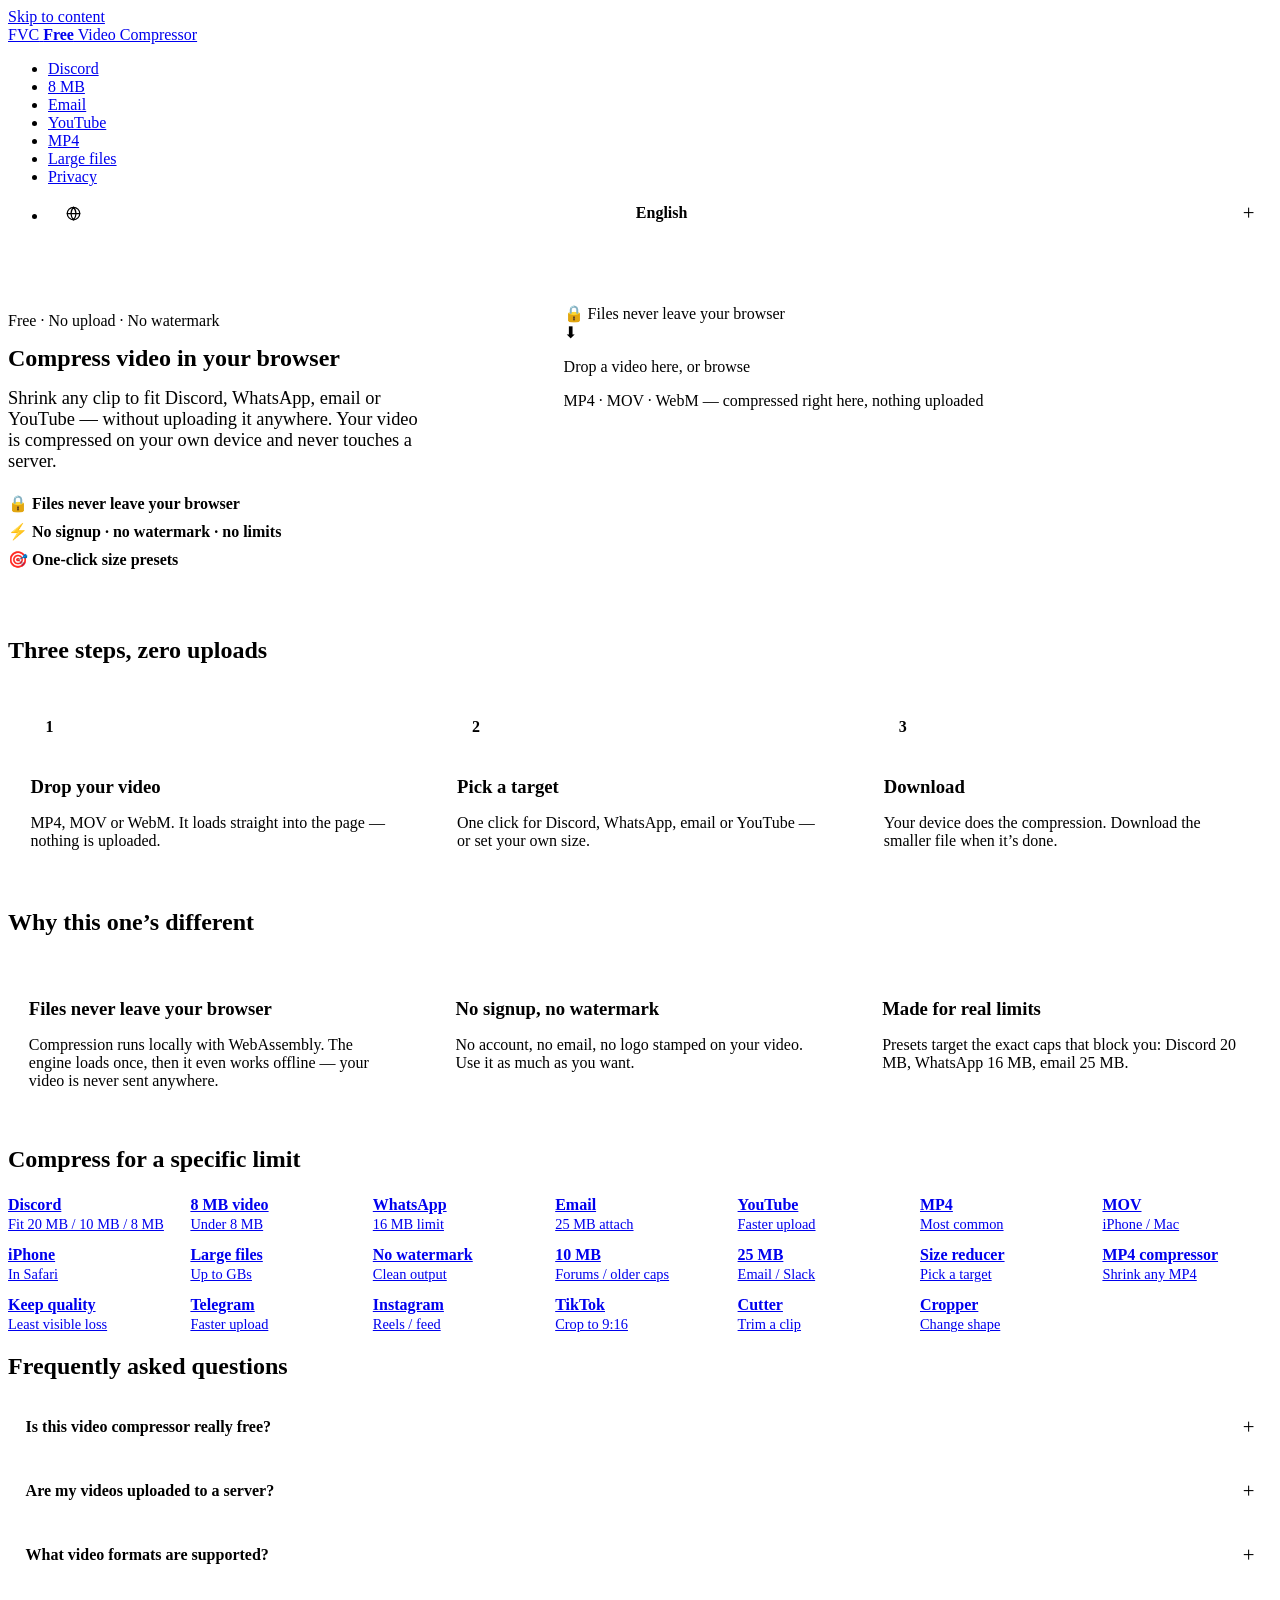
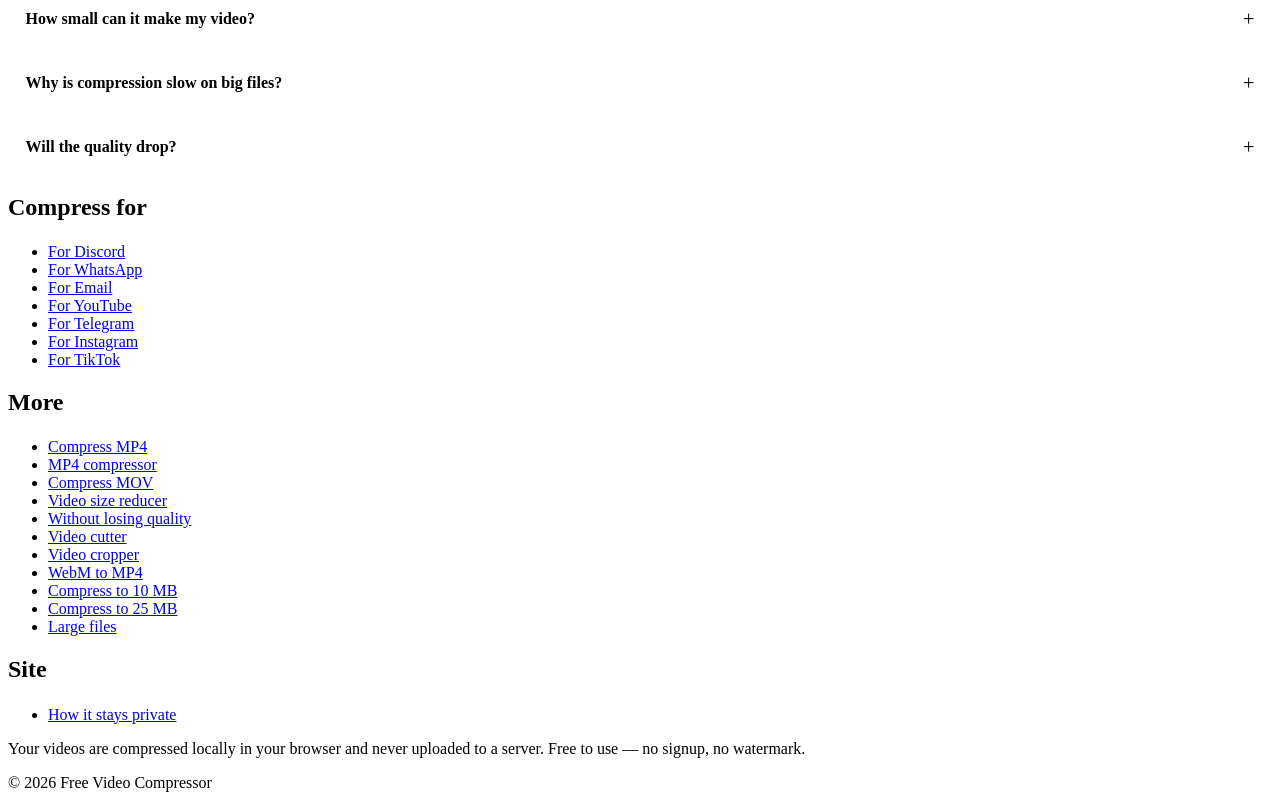
==== site/index.html @ c6ed85e2 "Add site: 1:1 replica of freevideocompressor.app (EN + HE RTL) - EN index + HE (RTL) version under /" ====
<!DOCTYPE html><html lang="en">
<head>
<meta charset="utf-8">
<meta name="viewport" content="width=device-width, initial-scale=1">
<title>Free Video Compressor — Compress Video in Your Browser</title>
<meta name="description" content="Compress video free, right in your browser — files never leave your device. Fit Discord, WhatsApp, email or YouTube limits. No signup, no watermark, no upload.">
<link rel="icon" href="/favicon-32.png" type="image/png">
<link rel="icon" href="/favicon.svg" type="image/svg+xml">
<link rel="apple-touch-icon" href="/apple-touch-icon.png">
<link rel="preload" href="/fonts/space-grotesk-var.woff2" as="font" type="font/woff2" crossorigin>
<link rel="preload" href="/fonts/inter-var.woff2" as="font" type="font/woff2" crossorigin>
<link rel="stylesheet" href="/_astro/Base.css">
<link rel="stylesheet" href="/_astro/Compressor.css">
<style>
.faq{margin-top:var(--space-section)}.faq h2{margin-bottom:1.2rem}.faq-list{display:flex;flex-direction:column;gap:.6rem;max-width:var(--measure)}details{border:1px solid var(--border);border-radius:var(--r-sm);background:var(--card);overflow:hidden}summary{cursor:pointer;padding:.95rem 1.1rem;font-weight:600;font-size:1rem;list-style:none;display:flex;justify-content:space-between;align-items:center;gap:1rem}summary::-webkit-details-marker{display:none}summary:after{content:"+";color:var(--accent);font-size:1.3rem;font-weight:400;transition:transform var(--t) var(--ease)}details[open] summary:after{transform:rotate(45deg)}.faq-a{padding:0 1.1rem 1.05rem;color:var(--muted-fg);line-height:1.65}
.hero{padding-block:clamp(1.75rem,4vw,3rem)}.hero-grid{display:grid;grid-template-columns:1fr;gap:2rem;align-items:start}@media(min-width:940px){.hero-grid{grid-template-columns:.85fr 1.15fr}}.hero-copy{padding-top:.5rem}h1{margin:.9rem 0 0}.hl{color:var(--accent)}.lede{font-size:1.15rem;color:var(--muted-fg);margin-top:1rem;max-width:46ch}.hero-points{list-style:none;padding:0;margin:1.4rem 0 0;display:flex;flex-direction:column;gap:.55rem;font-weight:600}.band{background:color-mix(in srgb,var(--pop) 9%,var(--bg));border-block:var(--bw) solid var(--ink)}h2{margin-bottom:1.4rem}.steps{list-style:none;padding:0;margin:0;display:grid;gap:1rem;grid-template-columns:repeat(auto-fit,minmax(240px,1fr))}.step{padding:1.4rem}.step-n{display:inline-grid;place-items:center;width:38px;height:38px;font-family:var(--font-display);font-weight:700;color:var(--accent-fg);background:var(--accent);border:var(--bw) solid var(--ink);border-radius:var(--r-sm);box-shadow:var(--sh-sm);margin-bottom:.7rem}.step h3{margin-bottom:.3rem}.step p{color:var(--muted-fg)}.trust-grid{display:grid;gap:1rem;grid-template-columns:repeat(auto-fit,minmax(250px,1fr))}.trust{padding:1.3rem}.trust h3{margin-bottom:.4rem}.trust p{color:var(--muted-fg)}.dest-grid{display:grid;gap:.8rem;grid-template-columns:repeat(auto-fill,minmax(150px,1fr))}.dest{display:flex;flex-direction:column;gap:.15rem}.dest-label{font-weight:700}.dest-sub{color:var(--muted-fg);font-size:.9rem}
</style>
</head>
<body data-page-type="home" data-lang="en">
<a href="#main" class="skip-link">Skip to content</a>
<header class="site-header">
  <div class="container header-inner">
    <a href="/" class="wordmark" aria-label="Free Video Compressor — home">
      <span class="mark" aria-hidden="true">FVC</span>
      <span class="word"><b>Free</b> Video Compressor</span>
    </a>
    <nav aria-label="Primary">
      <ul>
        <li><a href="#dest">Discord</a></li>
        <li><a href="#dest">8 MB</a></li>
        <li><a href="#dest">Email</a></li>
        <li><a href="#dest">YouTube</a></li>
        <li><a href="#dest">MP4</a></li>
        <li><a href="#dest">Large files</a></li>
        <li><a href="#why">Privacy</a></li>
        <li class="lang">
          <details>
            <summary aria-label="Language">
              <svg width="15" height="15" viewBox="0 0 24 24" fill="none" stroke="currentColor" stroke-width="2" stroke-linecap="round" stroke-linejoin="round" aria-hidden="true"><circle cx="12" cy="12" r="10"></circle><path d="M2 12h20"></path><path d="M12 2a15.3 15.3 0 0 1 4 10 15.3 15.3 0 0 1-4 10 15.3 15.3 0 0 1-4-10 15.3 15.3 0 0 1 4-10Z"></path></svg>
              <span>English</span>
            </summary>
            <ul class="lang-menu">
              <li><a href="/" hreflang="en" lang="en" aria-current="true">English</a></li>
              <li><a href="/he/" hreflang="he" lang="he">עברית</a></li>
            </ul>
          </details>
        </li>
      </ul>
    </nav>
  </div>
</header>
<main id="main">
<section class="hero section">
  <div class="container hero-grid">
    <div class="hero-copy">
      <span class="label">Free · No upload · No watermark</span>
      <h1>Compress video <span class="hl">in your browser</span></h1>
      <p class="lede">Shrink any clip to fit Discord, WhatsApp, email or YouTube — without uploading it anywhere. Your video is compressed on your own device and never touches a server.</p>
      <ul class="hero-points">
        <li>🔒 Files never leave your browser</li>
        <li>⚡ No signup · no watermark · no limits</li>
        <li>🎯 One-click size presets</li>
      </ul>
    </div>
    <section class="tool card" aria-label="Video compressor" data-default-preset="discord" data-i18n='{"loadingOnce":"Loading compressor (one-time)…","compressing":"Compressing on your device…","cancelling":"Cancelling…","notVideo":"That doesn’t look like a video. Use MP4, MOV or WebM.","failed":"Compression failed.","failedHint":"Very large files can exhaust browser memory — try a shorter clip, a smaller target, or close other tabs.","saved":"Saved {pct}% — {from} → {to}","alreadyCompact":"This video was already compact — {from} → {to}","clipOf":"Clip: {clip} of {dur}","fullClip":"Full clip","before":"Before","after":"After","trimmedTo":"Trimmed to","emailBusy":"Adding you…","emailOk":"You’re on the list — thanks! No spam, unsubscribe any time.","emailInvalid":"Please enter a valid email address.","emailFail":"That didn’t go through — your email wasn’t saved. Please try again."}'>
      <div class="tool-head">
        <span class="privacy-badge">🔒 Files never leave your browser</span>
      </div>
      <div id="dropzone" class="dropzone" tabindex="0" role="button" aria-label="Choose a video or drop it here">
        <input id="fileInput" type="file" accept="video/mp4,video/quicktime,video/webm,video/*" hidden>
        <div class="dz-inner">
          <span class="dz-icon" aria-hidden="true">⬇</span>
          <p class="dz-title">Drop a video here, or <span class="dz-link">browse</span></p>
          <p class="dz-sub">MP4 · MOV · WebM — compressed right here, nothing uploaded</p>
        </div>
      </div>
      <div id="controls" class="controls" hidden>
        <div id="fileInfo" class="file-info"></div>
        <fieldset class="trim" id="trimWrap" hidden>
          <legend>Trim <span class="trim-opt">— optional</span></legend>
          <p class="trim-hint">Keep only the part you need. A shorter clip means much better quality at the same size.</p>
          <div class="trim-slider" id="trimSlider">
            <div class="trim-track"><div id="trimRange" class="trim-sel"></div></div>
            <input id="trimStart" class="trim-input trim-input-start" type="range" min="0" max="100" step="0.1" value="0" aria-label="Trim start time">
            <input id="trimEnd" class="trim-input trim-input-end" type="range" min="0" max="100" step="0.1" value="100" aria-label="Trim end time">
          </div>
          <div class="trim-readout">
            <label class="trim-field"><span>Start</span><input id="trimStartText" class="trim-time" type="text" inputmode="numeric" value="0:00" aria-label="Trim start time (m:ss)"></label>
            <span class="trim-dur" id="trimDur">Full clip</span>
            <label class="trim-field trim-field-end"><span>End</span><input id="trimEndText" class="trim-time" type="text" inputmode="numeric" value="0:00" aria-label="Trim end time (m:ss)"></label>
          </div>
          <button id="trimReset" class="trim-reset" type="button" hidden>↺ Use full video</button>
        </fieldset>
        <fieldset class="presets">
          <legend>Compress to fit</legend>
          <div class="preset-chips" id="presetChips">
            <button type="button" class="chip" data-preset="discord" data-audience="gaming"><span class="chip-label">Discord</span><span class="chip-sub">20 MB free limit</span></button>
            <button type="button" class="chip" data-preset="discord10" data-audience="gaming"><span class="chip-label">Discord 10 MB</span><span class="chip-sub">If yours still caps at 10 MB</span></button>
            <button type="button" class="chip" data-preset="discord8" data-audience="gaming"><span class="chip-label">Discord 8 MB</span><span class="chip-sub">Fit the classic 8 MB</span></button>
            <button type="button" class="chip" data-preset="discord50" data-audience="gaming"><span class="chip-label">Discord 50 MB</span><span class="chip-sub">Nitro Basic / boost lvl 2</span></button>
            <button type="button" class="chip" data-preset="whatsapp" data-audience="general"><span class="chip-label">WhatsApp</span><span class="chip-sub">16 MB video limit</span></button>
            <button type="button" class="chip" data-preset="email" data-audience="office"><span class="chip-label">Email</span><span class="chip-sub">25 MB attachment</span></button>
            <button type="button" class="chip" data-preset="youtube" data-audience="creator"><span class="chip-label">YouTube</span><span class="chip-sub">Smaller, faster upload</span></button>
            <button type="button" class="chip" data-preset="custom" data-audience="general"><span class="chip-label">Custom</span><span class="chip-sub">Pick a target size</span></button>
          </div>
          <div id="customWrap" class="custom-wrap" hidden>
            <label for="customRange">Target size: <output id="customVal">25</output> MB</label>
            <input id="customRange" type="range" min="2" max="200" step="1" value="25">
          </div>
        </fieldset>
        <button id="compressBtn" class="btn btn-primary compress-btn" type="button">Compress video</button>
        <p class="local-note">100% on-device · no signup · no watermark</p>
      </div>
      <div id="progress" class="progress" hidden role="status" aria-live="polite">
        <p id="phase" class="phase">Loading compressor…</p>
        <div class="bar"><div id="bar" class="bar-fill"></div></div>
        <p class="progress-fine">Bigger files take longer — your CPU does the work, privately.</p>
        <button id="cancelBtn" class="btn btn-secondary cancel-btn" type="button">Cancel</button>
      </div>
      <div id="result" class="result" hidden>
        <div class="result-head">
          <span class="result-badge">✓ Done</span>
          <p id="resultSummary" class="result-summary"></p>
        </div>
        <div class="result-stats" id="resultStats"></div>
        <div class="result-actions">
          <a id="downloadBtn" class="btn btn-primary" download>Download compressed video</a>
          <button id="againBtn" class="btn btn-secondary" type="button">Compress another</button>
        </div>
      </div>
      <div id="error" class="error" hidden role="alert"></div>
    </section>
  </div>
</section>
<script type="module" src="/_astro/Compressor.js"></script>
<section class="section band" aria-labelledby="how-h">
  <div class="container">
    <h2 id="how-h">Three steps, zero uploads</h2>
    <ol class="steps">
      <li class="card step"><span class="step-n">1</span><h3>Drop your video</h3><p>MP4, MOV or WebM. It loads straight into the page — nothing is uploaded.</p></li>
      <li class="card step"><span class="step-n">2</span><h3>Pick a target</h3><p>One click for Discord, WhatsApp, email or YouTube — or set your own size.</p></li>
      <li class="card step"><span class="step-n">3</span><h3>Download</h3><p>Your device does the compression. Download the smaller file when it’s done.</p></li>
    </ol>
  </div>
</section>
<section class="section" aria-labelledby="why-h" id="why">
  <div class="container">
    <h2 id="why-h">Why this one’s different</h2>
    <div class="trust-grid">
      <div class="card trust"><h3>Files never leave your browser</h3><p>Compression runs locally with WebAssembly. The engine loads once, then it even works offline — your video is never sent anywhere.</p></div>
      <div class="card trust"><h3>No signup, no watermark</h3><p>No account, no email, no logo stamped on your video. Use it as much as you want.</p></div>
      <div class="card trust"><h3>Made for real limits</h3><p>Presets target the exact caps that block you: Discord 20 MB, WhatsApp 16 MB, email 25 MB.</p></div>
    </div>
  </div>
</section>
<section class="section band" aria-labelledby="dest-h" id="dest">
  <div class="container">
    <h2 id="dest-h">Compress for a specific limit</h2>
    <div class="dest-grid">
      <a class="card dest" href="/#dest"><span class="dest-label">Discord</span><span class="dest-sub">Fit 20 MB / 10 MB / 8 MB</span></a>
      <a class="card dest" href="/#dest"><span class="dest-label">8 MB video</span><span class="dest-sub">Under 8 MB</span></a>
      <a class="card dest" href="/#dest"><span class="dest-label">WhatsApp</span><span class="dest-sub">16 MB limit</span></a>
      <a class="card dest" href="/#dest"><span class="dest-label">Email</span><span class="dest-sub">25 MB attach</span></a>
      <a class="card dest" href="/#dest"><span class="dest-label">YouTube</span><span class="dest-sub">Faster upload</span></a>
      <a class="card dest" href="/#dest"><span class="dest-label">MP4</span><span class="dest-sub">Most common</span></a>
      <a class="card dest" href="/#dest"><span class="dest-label">MOV</span><span class="dest-sub">iPhone / Mac</span></a>
      <a class="card dest" href="/#dest"><span class="dest-label">iPhone</span><span class="dest-sub">In Safari</span></a>
      <a class="card dest" href="/#dest"><span class="dest-label">Large files</span><span class="dest-sub">Up to GBs</span></a>
      <a class="card dest" href="/#dest"><span class="dest-label">No watermark</span><span class="dest-sub">Clean output</span></a>
      <a class="card dest" href="/#dest"><span class="dest-label">10 MB</span><span class="dest-sub">Forums / older caps</span></a>
      <a class="card dest" href="/#dest"><span class="dest-label">25 MB</span><span class="dest-sub">Email / Slack</span></a>
      <a class="card dest" href="/#dest"><span class="dest-label">Size reducer</span><span class="dest-sub">Pick a target</span></a>
      <a class="card dest" href="/#dest"><span class="dest-label">MP4 compressor</span><span class="dest-sub">Shrink any MP4</span></a>
      <a class="card dest" href="/#dest"><span class="dest-label">Keep quality</span><span class="dest-sub">Least visible loss</span></a>
      <a class="card dest" href="/#dest"><span class="dest-label">Telegram</span><span class="dest-sub">Faster upload</span></a>
      <a class="card dest" href="/#dest"><span class="dest-label">Instagram</span><span class="dest-sub">Reels / feed</span></a>
      <a class="card dest" href="/#dest"><span class="dest-label">TikTok</span><span class="dest-sub">Crop to 9:16</span></a>
      <a class="card dest" href="/#dest"><span class="dest-label">Cutter</span><span class="dest-sub">Trim a clip</span></a>
      <a class="card dest" href="/#dest"><span class="dest-label">Cropper</span><span class="dest-sub">Change shape</span></a>
    </div>
  </div>
</section>
<div class="container measure">
  <section class="faq" aria-labelledby="faq-h">
    <h2 id="faq-h">Frequently asked questions</h2>
    <div class="faq-list">
      <details><summary>Is this video compressor really free?</summary><div class="faq-a"><p>Yes — completely free, with no signup, no email and no watermark. There’s no paid tier gating the compression.</p></div></details>
      <details><summary>Are my videos uploaded to a server?</summary><div class="faq-a"><p>No. Compression runs entirely in your browser using WebAssembly. Your video file never leaves your device. The engine itself downloads once from a public CDN, then it even works offline.</p></div></details>
      <details><summary>What video formats are supported?</summary><div class="faq-a"><p>MP4, MOV and WebM input. The output is an MP4 (H.264 + AAC) that plays virtually everywhere and uploads cleanly to Discord, WhatsApp, email and social platforms.</p></div></details>
      <details><summary>How small can it make my video?</summary><div class="faq-a"><p>You set the target. Pick a preset (e.g. Discord 20 MB) or a custom size and the compressor aims for it by lowering the bitrate, and downscaling resolution when needed.</p></div></details>
      <details><summary>Why is compression slow on big files?</summary><div class="faq-a"><p>Because your own device does the work — there’s no server farm. Speed depends on your CPU and the clip length. Very large files can hit browser memory limits; try a shorter clip or a larger target if it fails.</p></div></details>
      <details><summary>Will the quality drop?</summary><div class="faq-a"><p>Some quality is traded for size — that’s how compression works. Presets balance size and quality; for the best quality at a given size, pick the largest target your destination allows.</p></div></details>
    </div>
  </section>
</div>
</main>
<footer class="site-footer">
  <div class="container footer-grid">
    <nav class="footer-col" aria-label="Compress for">
      <h2 class="footer-h">Compress for</h2>
      <ul>
        <li><a href="/#dest">For Discord</a></li>
        <li><a href="/#dest">For WhatsApp</a></li>
        <li><a href="/#dest">For Email</a></li>
        <li><a href="/#dest">For YouTube</a></li>
        <li><a href="/#dest">For Telegram</a></li>
        <li><a href="/#dest">For Instagram</a></li>
        <li><a href="/#dest">For TikTok</a></li>
      </ul>
    </nav>
    <nav class="footer-col" aria-label="More tools">
      <h2 class="footer-h">More</h2>
      <ul>
        <li><a href="/#dest">Compress MP4</a></li>
        <li><a href="/#dest">MP4 compressor</a></li>
        <li><a href="/#dest">Compress MOV</a></li>
        <li><a href="/#dest">Video size reducer</a></li>
        <li><a href="/#dest">Without losing quality</a></li>
        <li><a href="/#dest">Video cutter</a></li>
        <li><a href="/#dest">Video cropper</a></li>
        <li><a href="/#dest">WebM to MP4</a></li>
        <li><a href="/#dest">Compress to 10 MB</a></li>
        <li><a href="/#dest">Compress to 25 MB</a></li>
        <li><a href="/#dest">Large files</a></li>
      </ul>
    </nav>
    <nav class="footer-col" aria-label="Site">
      <h2 class="footer-h">Site</h2>
      <ul>
        <li><a href="/#why">How it stays private</a></li>
      </ul>
    </nav>
  </div>
  <div class="container footer-base">
    <p class="disclaimer">Your videos are compressed locally in your browser and never uploaded to a server. Free to use — no signup, no watermark.</p>
    <p class="copy">© 2026 Free Video Compressor</p>
  </div>
</footer>
</body>
</html>
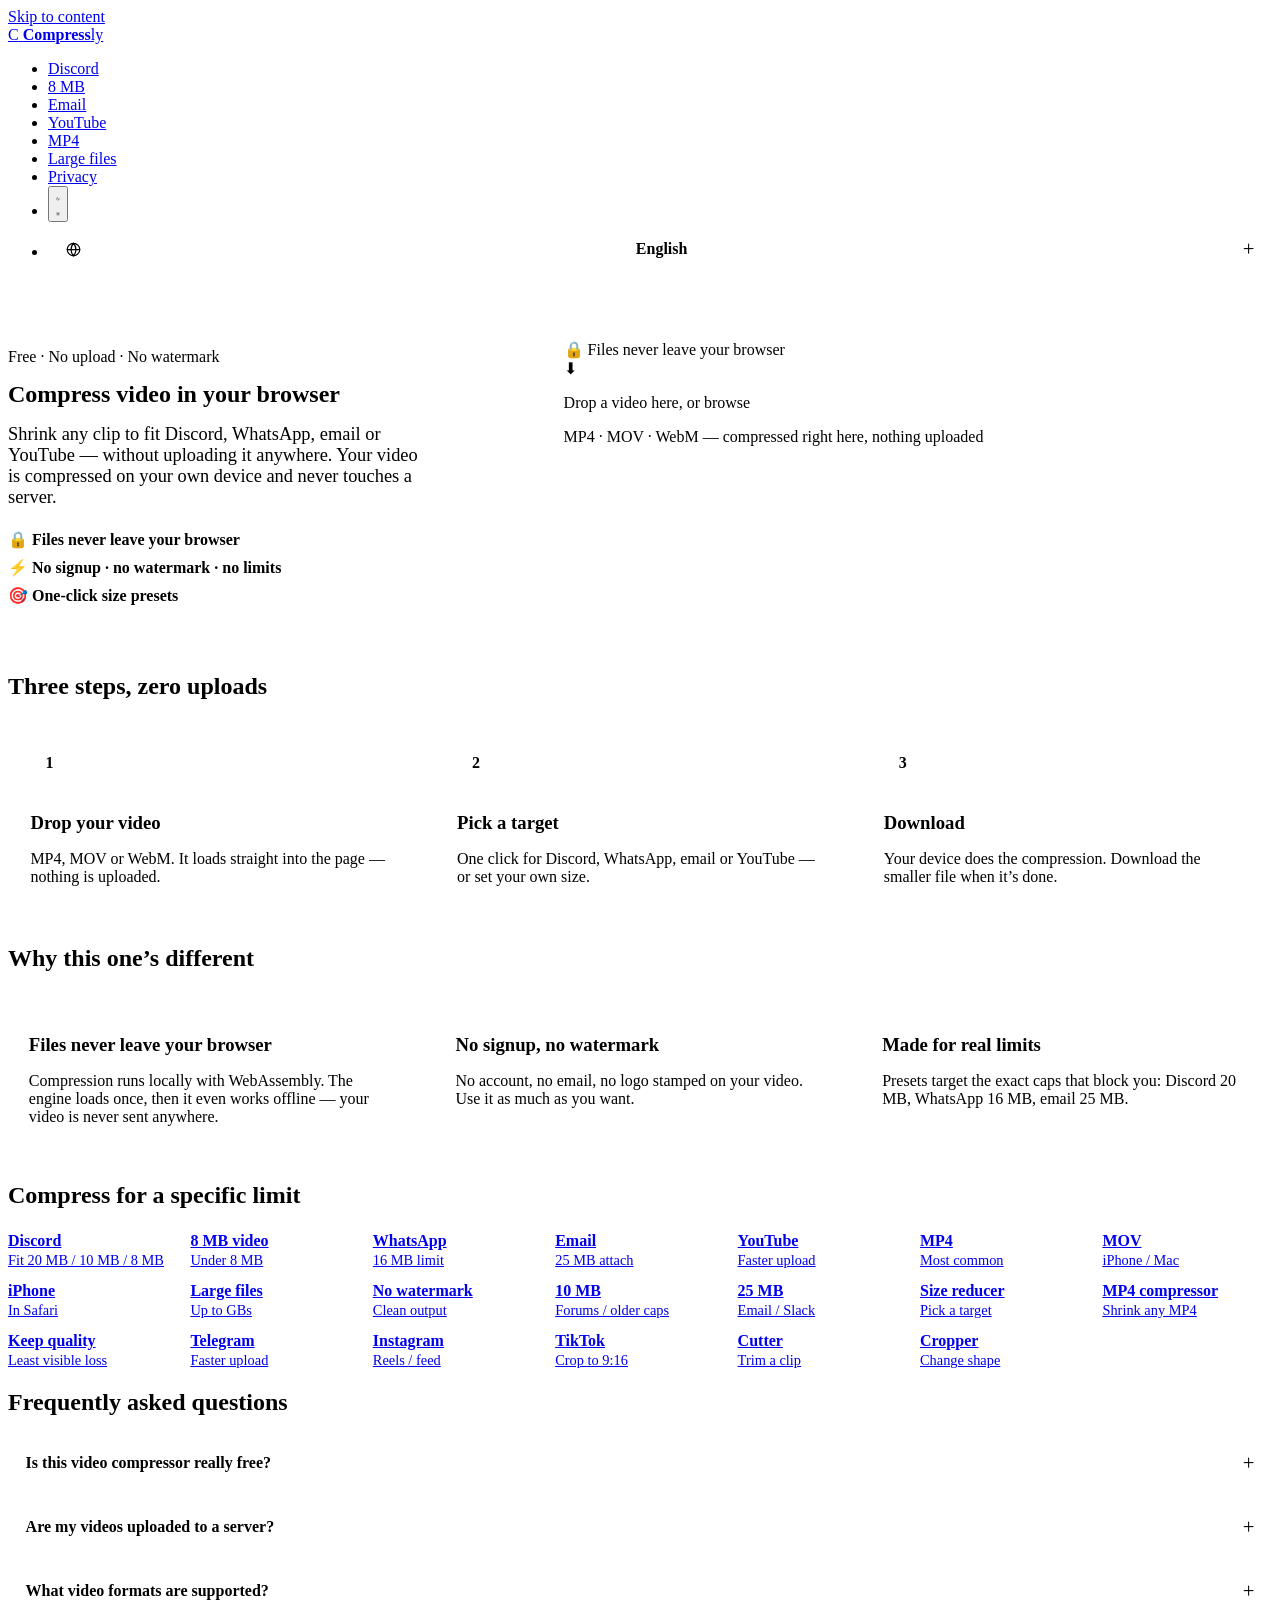
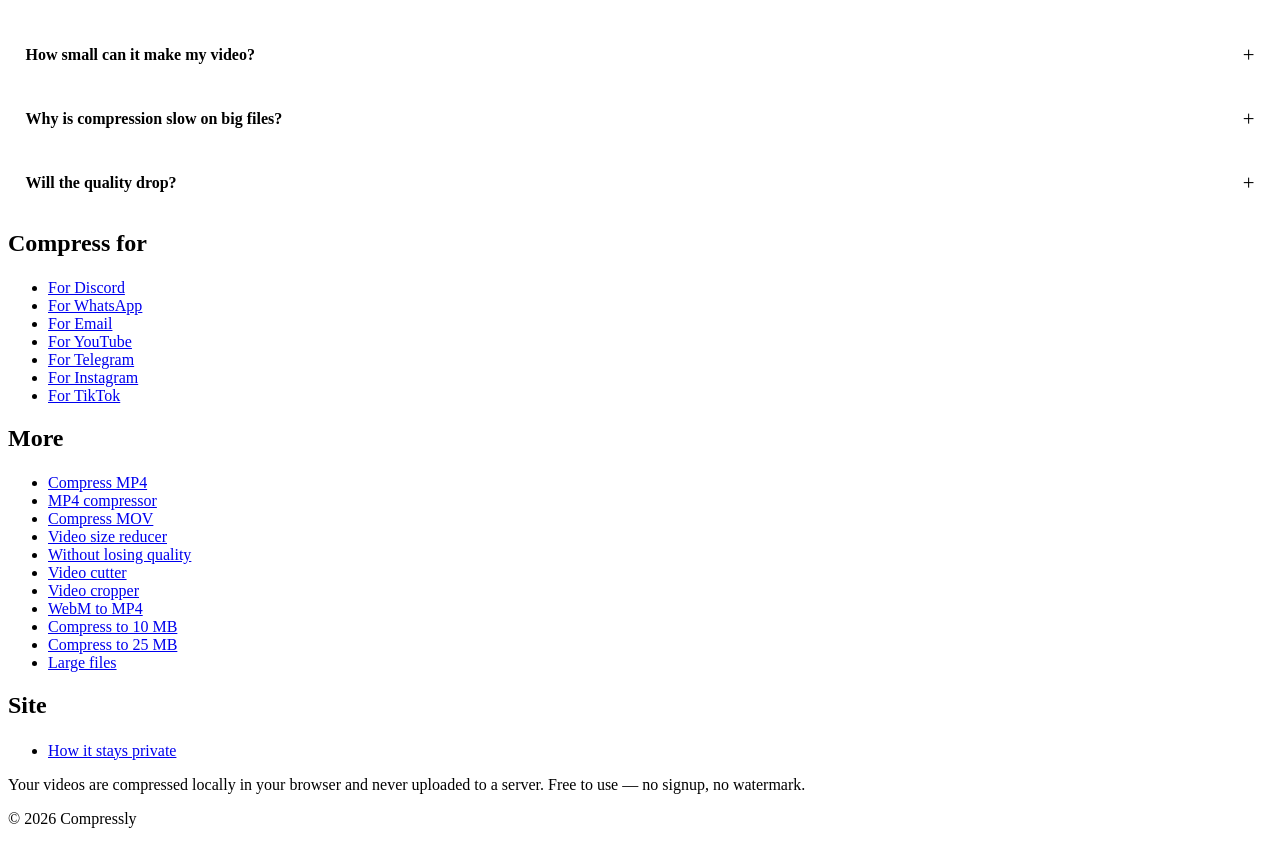
==== commit 1f0bff16: "Rebrand to Compressly + dark mode - New identity: Compressly (EN) / קומפרסלי (HE), C mark, indigo/am" ====
--- a/site/index.html
+++ b/site/index.html
@@ -2,7 +2,7 @@
 <head>
 <meta charset="utf-8">
 <meta name="viewport" content="width=device-width, initial-scale=1">
-<title>Free Video Compressor — Compress Video in Your Browser</title>
+<title>Compressly — Compress Video in Your Browser</title>
 <meta name="description" content="Compress video free, right in your browser — files never leave your device. Fit Discord, WhatsApp, email or YouTube limits. No signup, no watermark, no upload.">
 <link rel="icon" href="/favicon-32.png" type="image/png">
 <link rel="icon" href="/favicon.svg" type="image/svg+xml">
@@ -10,7 +10,6 @@
 <link rel="preload" href="/fonts/space-grotesk-var.woff2" as="font" type="font/woff2" crossorigin>
 <link rel="preload" href="/fonts/inter-var.woff2" as="font" type="font/woff2" crossorigin>
 <link rel="stylesheet" href="/_astro/Base.css">
-<link rel="stylesheet" href="/_astro/Compressor.css">
 <style>
 .faq{margin-top:var(--space-section)}.faq h2{margin-bottom:1.2rem}.faq-list{display:flex;flex-direction:column;gap:.6rem;max-width:var(--measure)}details{border:1px solid var(--border);border-radius:var(--r-sm);background:var(--card);overflow:hidden}summary{cursor:pointer;padding:.95rem 1.1rem;font-weight:600;font-size:1rem;list-style:none;display:flex;justify-content:space-between;align-items:center;gap:1rem}summary::-webkit-details-marker{display:none}summary:after{content:"+";color:var(--accent);font-size:1.3rem;font-weight:400;transition:transform var(--t) var(--ease)}details[open] summary:after{transform:rotate(45deg)}.faq-a{padding:0 1.1rem 1.05rem;color:var(--muted-fg);line-height:1.65}
 .hero{padding-block:clamp(1.75rem,4vw,3rem)}.hero-grid{display:grid;grid-template-columns:1fr;gap:2rem;align-items:start}@media(min-width:940px){.hero-grid{grid-template-columns:.85fr 1.15fr}}.hero-copy{padding-top:.5rem}h1{margin:.9rem 0 0}.hl{color:var(--accent)}.lede{font-size:1.15rem;color:var(--muted-fg);margin-top:1rem;max-width:46ch}.hero-points{list-style:none;padding:0;margin:1.4rem 0 0;display:flex;flex-direction:column;gap:.55rem;font-weight:600}.band{background:color-mix(in srgb,var(--pop) 9%,var(--bg));border-block:var(--bw) solid var(--ink)}h2{margin-bottom:1.4rem}.steps{list-style:none;padding:0;margin:0;display:grid;gap:1rem;grid-template-columns:repeat(auto-fit,minmax(240px,1fr))}.step{padding:1.4rem}.step-n{display:inline-grid;place-items:center;width:38px;height:38px;font-family:var(--font-display);font-weight:700;color:var(--accent-fg);background:var(--accent);border:var(--bw) solid var(--ink);border-radius:var(--r-sm);box-shadow:var(--sh-sm);margin-bottom:.7rem}.step h3{margin-bottom:.3rem}.step p{color:var(--muted-fg)}.trust-grid{display:grid;gap:1rem;grid-template-columns:repeat(auto-fit,minmax(250px,1fr))}.trust{padding:1.3rem}.trust h3{margin-bottom:.4rem}.trust p{color:var(--muted-fg)}.dest-grid{display:grid;gap:.8rem;grid-template-columns:repeat(auto-fill,minmax(150px,1fr))}.dest{display:flex;flex-direction:column;gap:.15rem}.dest-label{font-weight:700}.dest-sub{color:var(--muted-fg);font-size:.9rem}
@@ -20,9 +19,9 @@
 <a href="#main" class="skip-link">Skip to content</a>
 <header class="site-header">
   <div class="container header-inner">
-    <a href="/" class="wordmark" aria-label="Free Video Compressor — home">
-      <span class="mark" aria-hidden="true">FVC</span>
-      <span class="word"><b>Free</b> Video Compressor</span>
+    <a href="/" class="wordmark" aria-label="Compressly — home">
+      <span class="mark" aria-hidden="true">C</span>
+      <span class="word"><b>Compress</b>ly</span>
     </a>
     <nav aria-label="Primary">
       <ul>
@@ -33,6 +32,12 @@
         <li><a href="#dest">MP4</a></li>
         <li><a href="#dest">Large files</a></li>
         <li><a href="#why">Privacy</a></li>
+        <li>
+          <button class="theme-toggle" type="button" aria-label="Switch to dark mode" title="Dark mode">
+            <svg class="icon-moon" viewBox="0 0 24 24" fill="none" stroke="currentColor" stroke-width="2" stroke-linecap="round" stroke-linejoin="round" aria-hidden="true"><path d="M21 12.79A9 9 0 1 1 11.21 3 7 7 0 0 0 21 12.79z"></path></svg>
+            <svg class="icon-sun" viewBox="0 0 24 24" fill="none" stroke="currentColor" stroke-width="2" stroke-linecap="round" stroke-linejoin="round" aria-hidden="true"><circle cx="12" cy="12" r="5"></circle><path d="M12 1v2M12 21v2M4.22 4.22l1.42 1.42M18.36 18.36l1.42 1.42M1 12h2M21 12h2M4.22 19.78l1.42-1.42M18.36 5.64l1.42-1.42"></path></svg>
+          </button>
+        </li>
         <li class="lang">
           <details>
             <summary aria-label="Language">
@@ -132,6 +137,7 @@
     </section>
   </div>
 </section>
+<script src="/_astro/theme.js"></script>
 <script type="module" src="/_astro/Compressor.js"></script>
 <section class="section band" aria-labelledby="how-h">
   <div class="container">
@@ -233,7 +239,7 @@
   </div>
   <div class="container footer-base">
     <p class="disclaimer">Your videos are compressed locally in your browser and never uploaded to a server. Free to use — no signup, no watermark.</p>
-    <p class="copy">© 2026 Free Video Compressor</p>
+    <p class="copy">© 2026 Compressly</p>
   </div>
 </footer>
 </body>
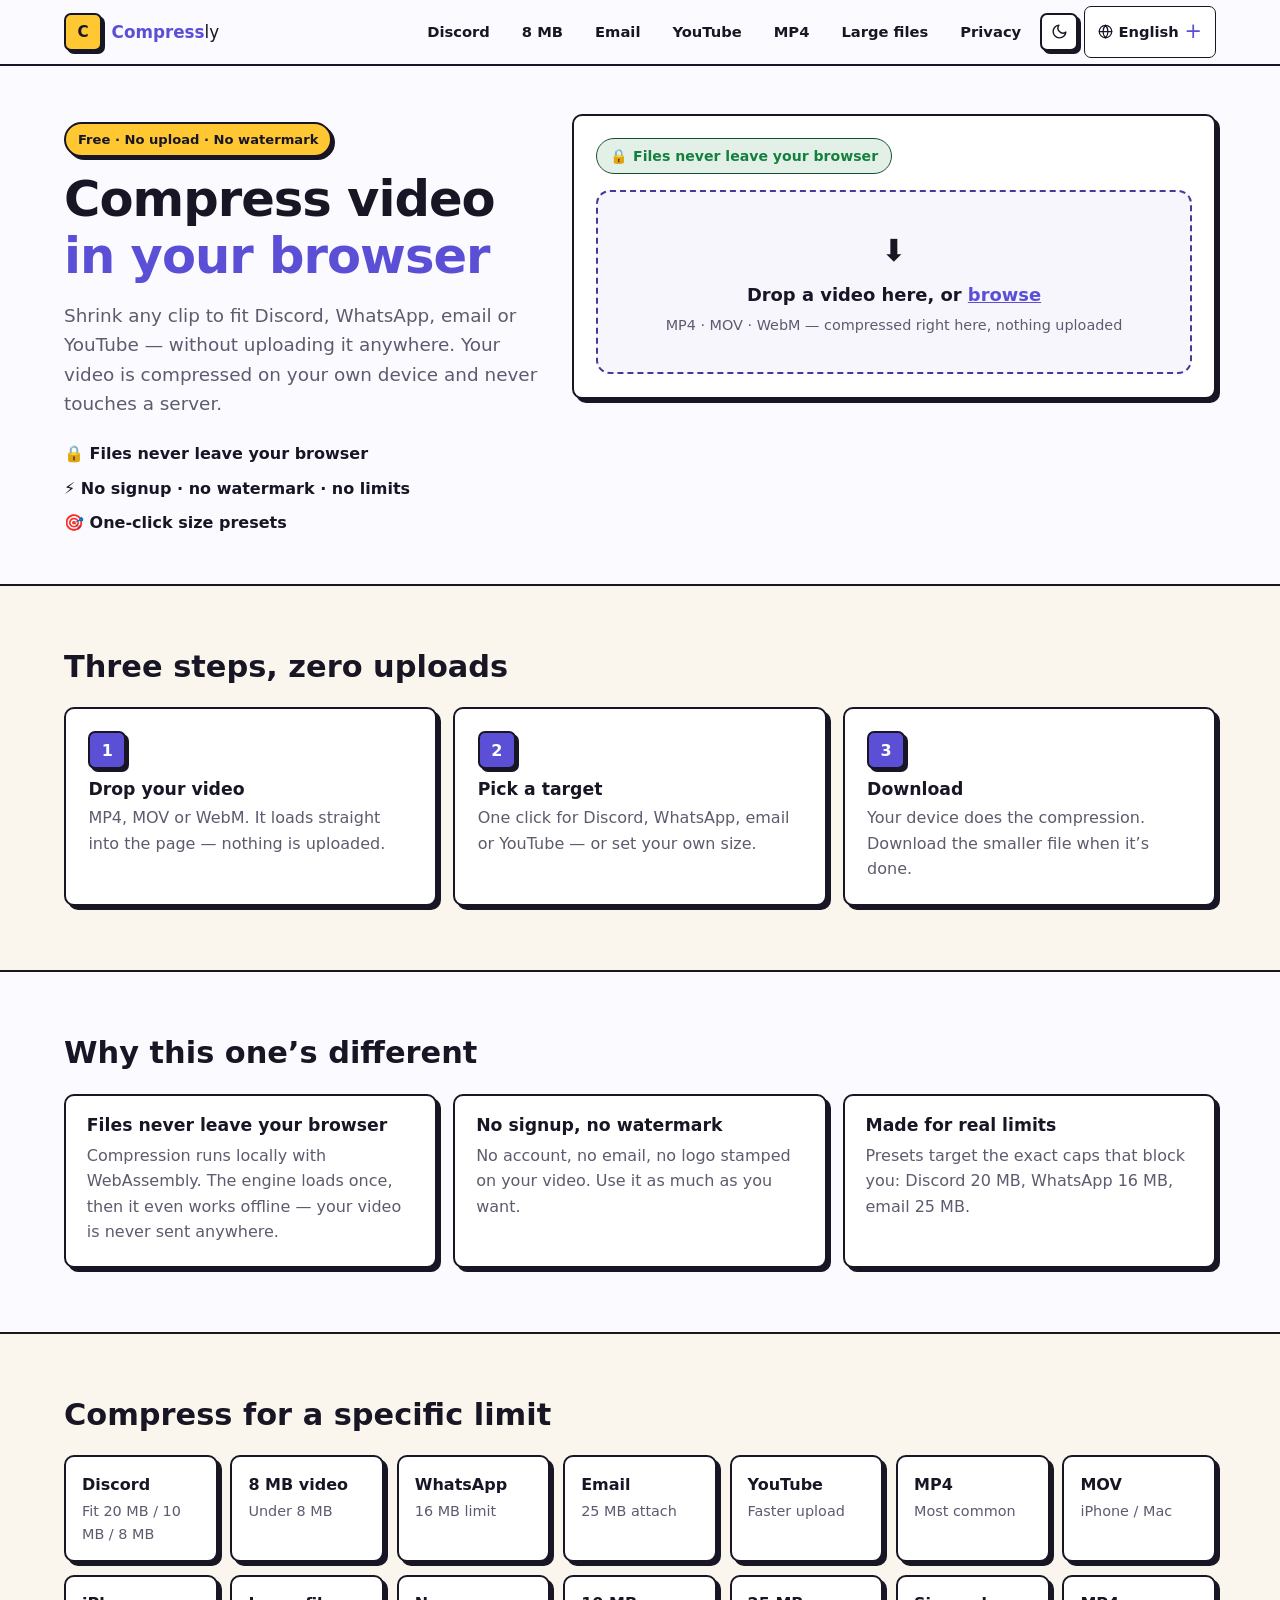
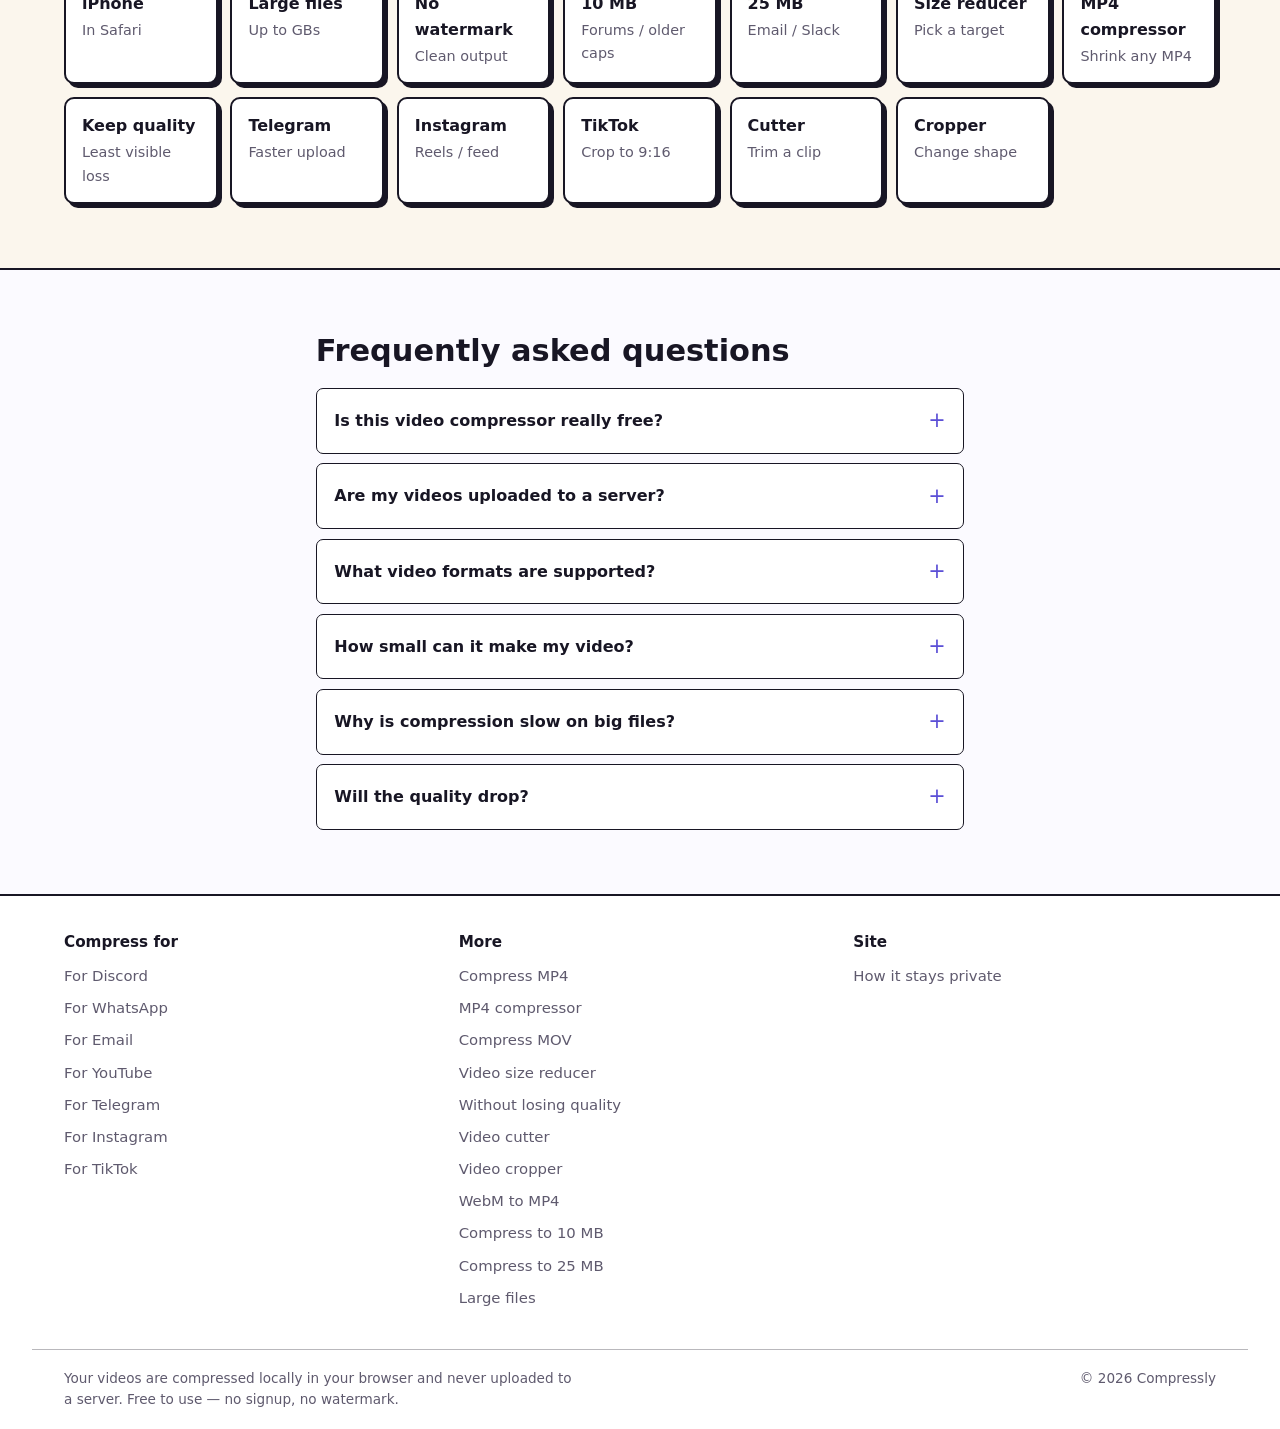
==== commit 2a45dd4d: "Fix asset paths for GitHub Pages subpath hosting - Absolute paths (/fonts, /_astro) broke under /pri" ====
--- a/site/index.html
+++ b/site/index.html
@@ -4,12 +4,12 @@
 <meta name="viewport" content="width=device-width, initial-scale=1">
 <title>Compressly — Compress Video in Your Browser</title>
 <meta name="description" content="Compress video free, right in your browser — files never leave your device. Fit Discord, WhatsApp, email or YouTube limits. No signup, no watermark, no upload.">
-<link rel="icon" href="/favicon-32.png" type="image/png">
-<link rel="icon" href="/favicon.svg" type="image/svg+xml">
-<link rel="apple-touch-icon" href="/apple-touch-icon.png">
-<link rel="preload" href="/fonts/space-grotesk-var.woff2" as="font" type="font/woff2" crossorigin>
-<link rel="preload" href="/fonts/inter-var.woff2" as="font" type="font/woff2" crossorigin>
-<link rel="stylesheet" href="/_astro/Base.css">
+<link rel="icon" href="./favicon-32.png" type="image/png">
+<link rel="icon" href="./favicon.svg" type="image/svg+xml">
+<link rel="apple-touch-icon" href="./apple-touch-icon.png">
+<link rel="preload" href="./fonts/space-grotesk-var.woff2" as="font" type="font/woff2" crossorigin>
+<link rel="preload" href="./fonts/inter-var.woff2" as="font" type="font/woff2" crossorigin>
+<link rel="stylesheet" href="./_astro/Base.css">
 <style>
 .faq{margin-top:var(--space-section)}.faq h2{margin-bottom:1.2rem}.faq-list{display:flex;flex-direction:column;gap:.6rem;max-width:var(--measure)}details{border:1px solid var(--border);border-radius:var(--r-sm);background:var(--card);overflow:hidden}summary{cursor:pointer;padding:.95rem 1.1rem;font-weight:600;font-size:1rem;list-style:none;display:flex;justify-content:space-between;align-items:center;gap:1rem}summary::-webkit-details-marker{display:none}summary:after{content:"+";color:var(--accent);font-size:1.3rem;font-weight:400;transition:transform var(--t) var(--ease)}details[open] summary:after{transform:rotate(45deg)}.faq-a{padding:0 1.1rem 1.05rem;color:var(--muted-fg);line-height:1.65}
 .hero{padding-block:clamp(1.75rem,4vw,3rem)}.hero-grid{display:grid;grid-template-columns:1fr;gap:2rem;align-items:start}@media(min-width:940px){.hero-grid{grid-template-columns:.85fr 1.15fr}}.hero-copy{padding-top:.5rem}h1{margin:.9rem 0 0}.hl{color:var(--accent)}.lede{font-size:1.15rem;color:var(--muted-fg);margin-top:1rem;max-width:46ch}.hero-points{list-style:none;padding:0;margin:1.4rem 0 0;display:flex;flex-direction:column;gap:.55rem;font-weight:600}.band{background:color-mix(in srgb,var(--pop) 9%,var(--bg));border-block:var(--bw) solid var(--ink)}h2{margin-bottom:1.4rem}.steps{list-style:none;padding:0;margin:0;display:grid;gap:1rem;grid-template-columns:repeat(auto-fit,minmax(240px,1fr))}.step{padding:1.4rem}.step-n{display:inline-grid;place-items:center;width:38px;height:38px;font-family:var(--font-display);font-weight:700;color:var(--accent-fg);background:var(--accent);border:var(--bw) solid var(--ink);border-radius:var(--r-sm);box-shadow:var(--sh-sm);margin-bottom:.7rem}.step h3{margin-bottom:.3rem}.step p{color:var(--muted-fg)}.trust-grid{display:grid;gap:1rem;grid-template-columns:repeat(auto-fit,minmax(250px,1fr))}.trust{padding:1.3rem}.trust h3{margin-bottom:.4rem}.trust p{color:var(--muted-fg)}.dest-grid{display:grid;gap:.8rem;grid-template-columns:repeat(auto-fill,minmax(150px,1fr))}.dest{display:flex;flex-direction:column;gap:.15rem}.dest-label{font-weight:700}.dest-sub{color:var(--muted-fg);font-size:.9rem}
@@ -137,8 +137,8 @@
     </section>
   </div>
 </section>
-<script src="/_astro/theme.js"></script>
-<script type="module" src="/_astro/Compressor.js"></script>
+<script src="./_astro/theme.js"></script>
+<script type="module" src="./_astro/Compressor.js"></script>
 <section class="section band" aria-labelledby="how-h">
   <div class="container">
     <h2 id="how-h">Three steps, zero uploads</h2>
--- a/site/_astro/Base.css
+++ b/site/_astro/Base.css
@@ -0,0 +1,384 @@
+/* ============================================================
+   Private Video Compressor — Design System
+   Rebranded theme: indigo/amber palette, light + dark mode
+   ============================================================ */
+
+:root {
+  color-scheme: light dark;
+
+  /* Typography */
+  --font-display: "Space Grotesk Variable", system-ui, -apple-system, sans-serif;
+  --font-body: "Inter Variable", system-ui, -apple-system, sans-serif;
+
+  /* Radii */
+  --r-sm: 7px; --r: 10px; --r-lg: 14px; --r-full: 999px;
+
+  /* Motion */
+  --t: .15s; --ease: cubic-bezier(.2, 0, 0, 1);
+
+  /* Layout */
+  --space-section: clamp(2.75rem, 5vw, 4.5rem);
+  --container: 76rem;
+  --measure: 70ch;
+
+  /* Borders & shadows */
+  --bw: 2px; --bw-lg: 3px;
+  --sh-sm: 3px 3px 0 var(--ink);
+  --sh: 4px 4px 0 var(--ink);
+  --sh-lg: 6px 6px 0 var(--ink);
+  --sh-hover: 6px 6px 0 var(--ink);
+}
+
+/* ---------- LIGHT THEME ---------- */
+:root:not([data-theme="dark"]) {
+  --ink: #181624;
+  --bg: #fbfaff;
+  --fg: var(--ink);
+  --muted-fg: #5f5a6e;
+  --card: #ffffff;
+  --border: var(--ink);
+  --accent: #5b4fd6;
+  --accent-fg: #ffffff;
+  --pop: #ffc832;
+  --pop-fg: #181624;
+  --ok: #15803d;
+  --danger: #c2410c;
+  --accent-rgb: 91, 79, 214;
+}
+
+/* ---------- DARK THEME ---------- */
+:root[data-theme="dark"] {
+  --ink: #e6e3f0;
+  --bg: #12101a;
+  --fg: var(--ink);
+  --muted-fg: #a49ec2;
+  --card: #1c1928;
+  --border: #4a4460;
+  --accent: #8b7fff;
+  --accent-fg: #12101a;
+  --pop: #ffc832;
+  --pop-fg: #12101a;
+  --ok: #4ade80;
+  --danger: #fb923c;
+  --accent-rgb: 139, 127, 255;
+  --sh-sm: 3px 3px 0 rgba(0,0,0,.55);
+  --sh: 4px 4px 0 rgba(0,0,0,.55);
+  --sh-lg: 6px 6px 0 rgba(0,0,0,.55);
+  --sh-hover: 6px 6px 0 rgba(0,0,0,.55);
+}
+
+/* ---------- BASE ---------- */
+*, *::before, *::after { box-sizing: border-box; }
+html { scroll-behavior: smooth; }
+body {
+  margin: 0;
+  font-family: var(--font-body);
+  font-size: 1rem;
+  line-height: 1.6;
+  color: var(--fg);
+  background: var(--bg);
+}
+h1, h2, h3, h4 { font-family: var(--font-display); line-height: 1.15; margin: 0; }
+h1 { font-size: clamp(2rem, 5vw, 3.1rem); font-weight: 700; letter-spacing: -.02em; }
+h2 { font-size: clamp(1.4rem, 3vw, 1.9rem); font-weight: 700; }
+h3 { font-size: 1.08rem; font-weight: 700; }
+p { margin: 0; }
+a { color: var(--accent); text-decoration: none; }
+a:hover { text-decoration: underline; }
+img, svg { display: inline-block; vertical-align: middle; }
+[hidden] { display: none !important; }
+
+.container { max-width: var(--container); margin-inline: auto; padding-inline: clamp(1rem, 4vw, 2rem); }
+.measure { max-width: var(--measure); }
+.section { padding-block: var(--space-section); }
+
+.skip-link {
+  position: absolute; left: 0; top: 0;
+  background: var(--accent); color: var(--accent-fg);
+  padding: .5rem 1rem; z-index: 100; border-radius: 0 0 var(--r-sm) 0;
+  transform: translateY(-150%);
+}
+.skip-link:focus { transform: translateY(0); }
+
+/* ---------- HEADER ---------- */
+.site-header {
+  position: sticky; top: 0; z-index: 50;
+  background: color-mix(in srgb, var(--bg) 88%, transparent);
+  backdrop-filter: blur(10px);
+  -webkit-backdrop-filter: blur(10px);
+  border-bottom: var(--bw) solid var(--border);
+}
+.header-inner { display: flex; align-items: center; justify-content: space-between; gap: 1rem; min-height: 64px; }
+.wordmark { display: flex; align-items: center; gap: .6rem; text-decoration: none !important; color: var(--fg); }
+.wordmark .mark {
+  display: inline-grid; place-items: center;
+  width: 38px; height: 38px;
+  font-family: var(--font-display); font-weight: 700; font-size: .95rem;
+  color: var(--pop-fg); background: var(--pop);
+  border: var(--bw) solid var(--border); border-radius: var(--r-sm);
+  box-shadow: var(--sh-sm);
+}
+.wordmark .word { font-family: var(--font-display); font-size: 1.05rem; }
+.wordmark .word b { color: var(--accent); }
+
+.site-header nav ul { display: flex; align-items: center; gap: .35rem; list-style: none; margin: 0; padding: 0; flex-wrap: wrap; }
+.site-header nav a {
+  display: inline-block; padding: .38rem .7rem;
+  color: var(--fg); font-weight: 600; font-size: .92rem;
+  border: var(--bw) solid transparent; border-radius: var(--r-full);
+}
+.site-header nav a:hover { border-color: var(--border); background: var(--card); text-decoration: none; }
+
+.lang details { position: relative; }
+.lang summary { list-style: none; cursor: pointer; display: flex; align-items: center; gap: .35rem; padding: .38rem .7rem; border: var(--bw) solid transparent; border-radius: var(--r-full); font-weight: 600; font-size: .92rem; }
+.lang summary::-webkit-details-marker { display: none; }
+.lang summary:hover { border-color: var(--border); background: var(--card); }
+.lang-menu {
+  position: absolute; right: 0; top: calc(100% + 6px);
+  margin: 0; padding: .35rem; list-style: none;
+  background: var(--card); border: var(--bw) solid var(--border); border-radius: var(--r);
+  box-shadow: var(--sh);
+  display: flex; flex-direction: column; gap: .1rem; min-width: 130px; z-index: 60;
+}
+.lang-menu a { display: block; padding: .35rem .6rem; border-radius: var(--r-sm); color: var(--fg); font-weight: 600; font-size: .9rem; }
+.lang-menu a:hover { background: color-mix(in srgb, var(--accent) 12%, var(--card)); text-decoration: none; }
+.lang-menu a[aria-current="true"] { background: var(--accent); color: var(--accent-fg); }
+[dir="rtl"] .lang-menu { right: auto; left: 0; }
+
+/* Dark-mode toggle */
+.theme-toggle {
+  display: inline-grid; place-items: center;
+  width: 38px; height: 38px; padding: 0;
+  cursor: pointer;
+  background: var(--card); color: var(--fg);
+  border: var(--bw) solid var(--border); border-radius: var(--r-sm);
+  box-shadow: var(--sh-sm);
+  transition: transform var(--t) var(--ease);
+}
+.theme-toggle:hover { transform: translate(-1px,-1px); box-shadow: var(--sh-hover); }
+.theme-toggle:active { transform: translate(1px,1px); box-shadow: none; }
+.theme-toggle svg { width: 17px; height: 17px; }
+:root[data-theme="dark"] .icon-moon { display: none; }
+:root:not([data-theme="dark"]) .icon-sun { display: none; }
+
+/* ---------- CARDS ---------- */
+.card {
+  background: var(--card);
+  border: var(--bw) solid var(--border);
+  border-radius: var(--r);
+  box-shadow: var(--sh);
+}
+
+/* ---------- BUTTONS ---------- */
+.btn {
+  display: inline-flex; align-items: center; justify-content: center; gap: .5rem;
+  padding: .72rem 1.3rem;
+  font-family: var(--font-display); font-weight: 700; font-size: 1rem;
+  border: var(--bw) solid var(--border); border-radius: var(--r);
+  box-shadow: var(--sh);
+  cursor: pointer; text-decoration: none !important;
+  transition: transform var(--t) var(--ease), box-shadow var(--t) var(--ease);
+}
+.btn:hover { transform: translate(-2px,-2px); box-shadow: var(--sh-hover); text-decoration: none; }
+.btn:active { transform: translate(2px,2px); box-shadow: none; }
+.btn-primary { background: var(--accent); color: var(--accent-fg); }
+.btn-secondary { background: var(--card); color: var(--fg); }
+
+/* ---------- LABEL ---------- */
+.label {
+  display: inline-block;
+  padding: .3rem .75rem;
+  font-family: var(--font-display); font-weight: 700; font-size: .82rem;
+  color: var(--pop-fg); background: var(--pop);
+  border: var(--bw) solid var(--border); border-radius: var(--r-full);
+  box-shadow: var(--sh-sm);
+}
+
+/* ---------- TOOL / COMPRESSOR ---------- */
+.tool { padding: 1.4rem; }
+.tool-head { display: flex; justify-content: flex-start; margin-bottom: 1rem; }
+.privacy-badge {
+  display: inline-block; padding: .35rem .8rem;
+  font-weight: 700; font-size: .88rem;
+  color: var(--ok);
+  background: color-mix(in srgb, var(--ok) 12%, var(--card));
+  border: 1.5px solid color-mix(in srgb, var(--ok) 55%, var(--border));
+  border-radius: var(--r-full);
+}
+
+.dropzone {
+  border: 2.5px dashed color-mix(in srgb, var(--accent) 65%, var(--border));
+  border-radius: var(--r-lg);
+  background: color-mix(in srgb, var(--accent) 5%, var(--card));
+  padding: 2.2rem 1.2rem;
+  text-align: center; cursor: pointer;
+  transition: border-color var(--t) var(--ease), background var(--t) var(--ease), transform var(--t) var(--ease);
+}
+.dropzone:hover, .dropzone:focus-visible, .dropzone.is-dragover {
+  border-color: var(--accent);
+  background: color-mix(in srgb, var(--accent) 10%, var(--card));
+  transform: translateY(-2px);
+  outline: none;
+}
+.dz-icon { font-size: 1.9rem; display: block; margin-bottom: .3rem; }
+.dz-title { font-family: var(--font-display); font-weight: 700; font-size: 1.12rem; }
+.dz-link { color: var(--accent); text-decoration: underline; }
+.dz-sub { color: var(--muted-fg); font-size: .9rem; margin-top: .3rem; }
+
+.controls { margin-top: 1.1rem; display: flex; flex-direction: column; gap: 1.05rem; }
+.file-info {
+  padding: .7rem .9rem;
+  background: color-mix(in srgb, var(--pop) 10%, var(--card));
+  border: 1.5px solid var(--border); border-radius: var(--r-sm);
+  font-size: .93rem; font-weight: 600;
+}
+
+/* Trim */
+.trim { margin: 0; padding: 0; border: none; }
+.trim legend, .presets legend {
+  font-family: var(--font-display); font-weight: 700; font-size: 1rem;
+  padding: 0; margin-bottom: .55rem;
+}
+.trim-opt { color: var(--muted-fg); font-weight: 400; }
+.trim-hint { color: var(--muted-fg); font-size: .88rem; margin-bottom: .8rem; }
+.trim-slider { position: relative; height: 30px; }
+.trim-track { position: absolute; inset: 12px 0; height: 6px; background: color-mix(in srgb, var(--border) 30%, var(--bg)); border-radius: var(--r-full); }
+.trim-sel { position: absolute; top: 0; bottom: 0; background: var(--accent); border-radius: var(--r-full); }
+.trim-input { position: absolute; inset: 0; width: 100%; appearance: none; -webkit-appearance: none; background: transparent; margin: 0; pointer-events: none; height: 30px; }
+.trim-input::-webkit-slider-thumb {
+  appearance: none; -webkit-appearance: none; pointer-events: auto;
+  width: 20px; height: 20px; border-radius: 50%;
+  background: var(--accent); border: 2.5px solid var(--border);
+  box-shadow: var(--sh-sm); cursor: grab;
+}
+.trim-input::-moz-range-thumb {
+  pointer-events: auto;
+  width: 16px; height: 16px; border-radius: 50%;
+  background: var(--accent); border: 2.5px solid var(--border);
+  box-shadow: var(--sh-sm); cursor: grab;
+}
+.trim-readout { display: flex; align-items: center; justify-content: space-between; gap: .8rem; margin-top: .5rem; }
+.trim-field { display: flex; flex-direction: column; gap: .15rem; font-size: .8rem; color: var(--muted-fg); font-weight: 600; }
+.trim-time {
+  width: 74px; padding: .35rem .5rem;
+  font-family: var(--font-display); font-weight: 700; text-align: center;
+  color: var(--fg); background: var(--card);
+  border: var(--bw) solid var(--border); border-radius: var(--r-sm);
+}
+.trim-dur { font-weight: 700; font-size: .88rem; color: var(--accent); }
+.trim-reset {
+  margin-top: .5rem; padding: .35rem .8rem;
+  font-weight: 700; font-size: .85rem;
+  background: var(--card); color: var(--fg);
+  border: var(--bw) solid var(--border); border-radius: var(--r-full);
+  cursor: pointer;
+}
+.trim-reset:hover { background: color-mix(in srgb, var(--accent) 10%, var(--card)); }
+
+/* Presets */
+.presets { margin: 0; padding: 0; border: none; }
+.preset-chips { display: grid; grid-template-columns: repeat(auto-fill, minmax(130px, 1fr)); gap: .55rem; }
+.chip {
+  display: flex; flex-direction: column; align-items: flex-start; gap: .1rem;
+  padding: .6rem .75rem;
+  background: var(--card); color: var(--fg); text-align: start;
+  border: var(--bw) solid var(--border); border-radius: var(--r-sm);
+  box-shadow: var(--sh-sm);
+  cursor: pointer;
+  transition: transform var(--t) var(--ease), box-shadow var(--t) var(--ease), background var(--t) var(--ease);
+}
+.chip:hover { transform: translate(-1px,-1px); box-shadow: var(--sh); }
+.chip.is-active { background: var(--accent); color: var(--accent-fg); box-shadow: var(--sh); }
+.chip.is-active .chip-sub { color: color-mix(in srgb, var(--accent-fg) 80%, transparent); }
+.chip-label { font-family: var(--font-display); font-weight: 700; font-size: .95rem; }
+.chip-sub { font-size: .76rem; color: var(--muted-fg); }
+.custom-wrap { margin-top: .75rem; }
+.custom-wrap label { font-weight: 700; font-size: .93rem; display: flex; align-items: center; gap: .4rem; flex-wrap: wrap; }
+.custom-wrap output { font-family: var(--font-display); color: var(--accent); }
+.custom-wrap input[type="range"] { width: 100%; accent-color: var(--accent); margin-top: .4rem; }
+
+.compress-btn { width: 100%; font-size: 1.1rem; padding: .85rem 1.3rem; }
+.local-note { text-align: center; color: var(--muted-fg); font-size: .85rem; font-weight: 600; }
+
+/* Progress */
+.progress { margin-top: 1.1rem; display: flex; flex-direction: column; gap: .7rem; text-align: center; }
+.phase { font-family: var(--font-display); font-weight: 700; }
+.bar { height: 14px; background: color-mix(in srgb, var(--border) 25%, var(--bg)); border: var(--bw) solid var(--border); border-radius: var(--r-full); overflow: hidden; }
+.bar-fill { height: 100%; width: 0%; background: linear-gradient(90deg, var(--accent), color-mix(in srgb, var(--accent) 60%, var(--pop))); transition: width .2s var(--ease); }
+.progress-fine { color: var(--muted-fg); font-size: .85rem; }
+.cancel-btn { align-self: center; }
+
+/* Result */
+.result { margin-top: 1.1rem; display: flex; flex-direction: column; gap: 1rem; }
+.result-head { display: flex; align-items: center; gap: .7rem; }
+.result-badge {
+  display: inline-block; padding: .4rem .85rem;
+  font-family: var(--font-display); font-weight: 700;
+  color: var(--ok);
+  background: color-mix(in srgb, var(--ok) 14%, var(--card));
+  border: 1.5px solid color-mix(in srgb, var(--ok) 55%, var(--border));
+  border-radius: var(--r-full);
+}
+.result-summary { font-weight: 700; font-size: 1.02rem; }
+.result-stats { display: flex; gap: .7rem; flex-wrap: wrap; }
+.result-stats .stat {
+  padding: .55rem .9rem;
+  background: var(--card);
+  border: var(--bw) solid var(--border); border-radius: var(--r-sm);
+  box-shadow: var(--sh-sm);
+  font-size: .9rem;
+}
+.result-stats .stat b { font-family: var(--font-display); color: var(--accent); }
+.result-actions { display: flex; gap: .7rem; flex-wrap: wrap; }
+
+/* Error */
+.error {
+  margin-top: 1.1rem; padding: .85rem 1rem;
+  color: var(--danger);
+  background: color-mix(in srgb, var(--danger) 10%, var(--card));
+  border: 1.5px solid color-mix(in srgb, var(--danger) 55%, var(--border));
+  border-radius: var(--r-sm);
+  font-weight: 600;
+}
+
+/* ---------- BAND ---------- */
+.band { background: color-mix(in srgb, var(--pop) 8%, var(--bg)); border-block: var(--bw) solid var(--border); }
+
+/* ---------- STEPS ---------- */
+.steps { list-style: none; padding: 0; margin: 0; display: grid; gap: 1rem; grid-template-columns: repeat(auto-fit, minmax(240px, 1fr)); }
+.step { padding: 1.4rem; }
+.step-n {
+  display: inline-grid; place-items: center;
+  width: 38px; height: 38px;
+  font-family: var(--font-display); font-weight: 700;
+  color: var(--accent-fg); background: var(--accent);
+  border: var(--bw) solid var(--border); border-radius: var(--r-sm);
+  box-shadow: var(--sh-sm);
+  margin-bottom: .7rem;
+}
+.step h3 { margin-bottom: .3rem; }
+.step p { color: var(--muted-fg); }
+
+/* ---------- TRUST ---------- */
+.trust-grid { display: grid; gap: 1rem; grid-template-columns: repeat(auto-fit, minmax(250px, 1fr)); }
+.trust { padding: 1.3rem; }
+.trust h3 { margin-bottom: .4rem; }
+.trust p { color: var(--muted-fg); }
+
+/* ---------- DEST GRID ---------- */
+.dest-grid { display: grid; gap: .8rem; grid-template-columns: repeat(auto-fill, minmax(150px, 1fr)); }
+.dest { display: flex; flex-direction: column; gap: .15rem; padding: .9rem 1rem; color: var(--fg); transition: transform var(--t) var(--ease), box-shadow var(--t) var(--ease); }
+.dest:hover { transform: translate(-2px,-2px); box-shadow: var(--sh-hover); text-decoration: none; }
+.dest-label { font-weight: 700; }
+.dest-sub { color: var(--muted-fg); font-size: .9rem; }
+
+/* ---------- FOOTER ---------- */
+.site-footer { border-top: var(--bw) solid var(--border); background: var(--card); margin-top: var(--space-section); }
+.footer-grid { display: grid; gap: 2rem; grid-template-columns: repeat(auto-fit, minmax(170px, 1fr)); padding-block: 2.4rem; }
+.footer-h { font-size: .95rem; margin-bottom: .7rem; }
+.footer-col ul { list-style: none; margin: 0; padding: 0; display: flex; flex-direction: column; gap: .4rem; }
+.footer-col a { color: var(--muted-fg); font-size: .93rem; }
+.footer-col a:hover { color: var(--accent); }
+.footer-base { padding-block: 1.1rem; border-top: 1px solid color-mix(in srgb, var(--border) 30%, transparent); display: flex; justify-content: space-between; gap: 1rem; flex-wrap: wrap; }
+.disclaimer { color: var(--muted-fg); font-size: .85rem; max-width: 60ch; }
+.copy { color: var(--muted-fg); font-size: .85rem; }
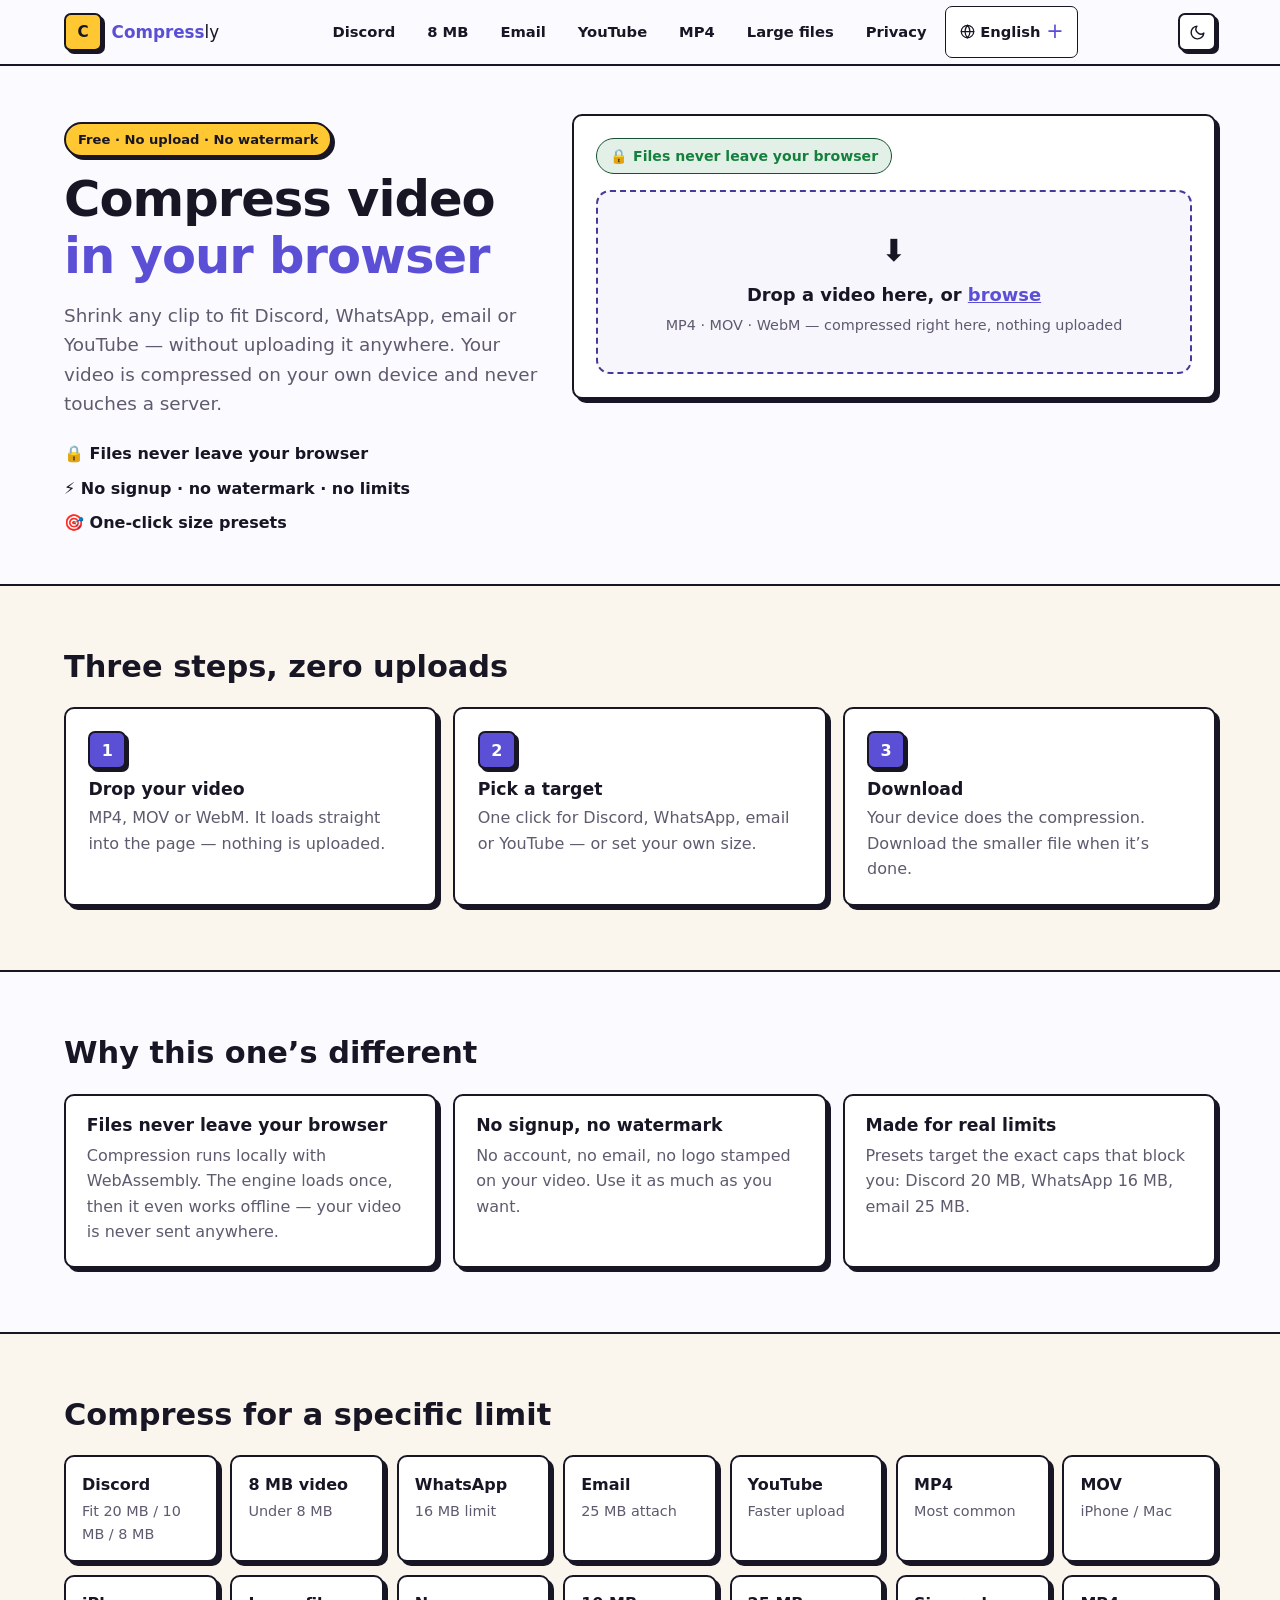
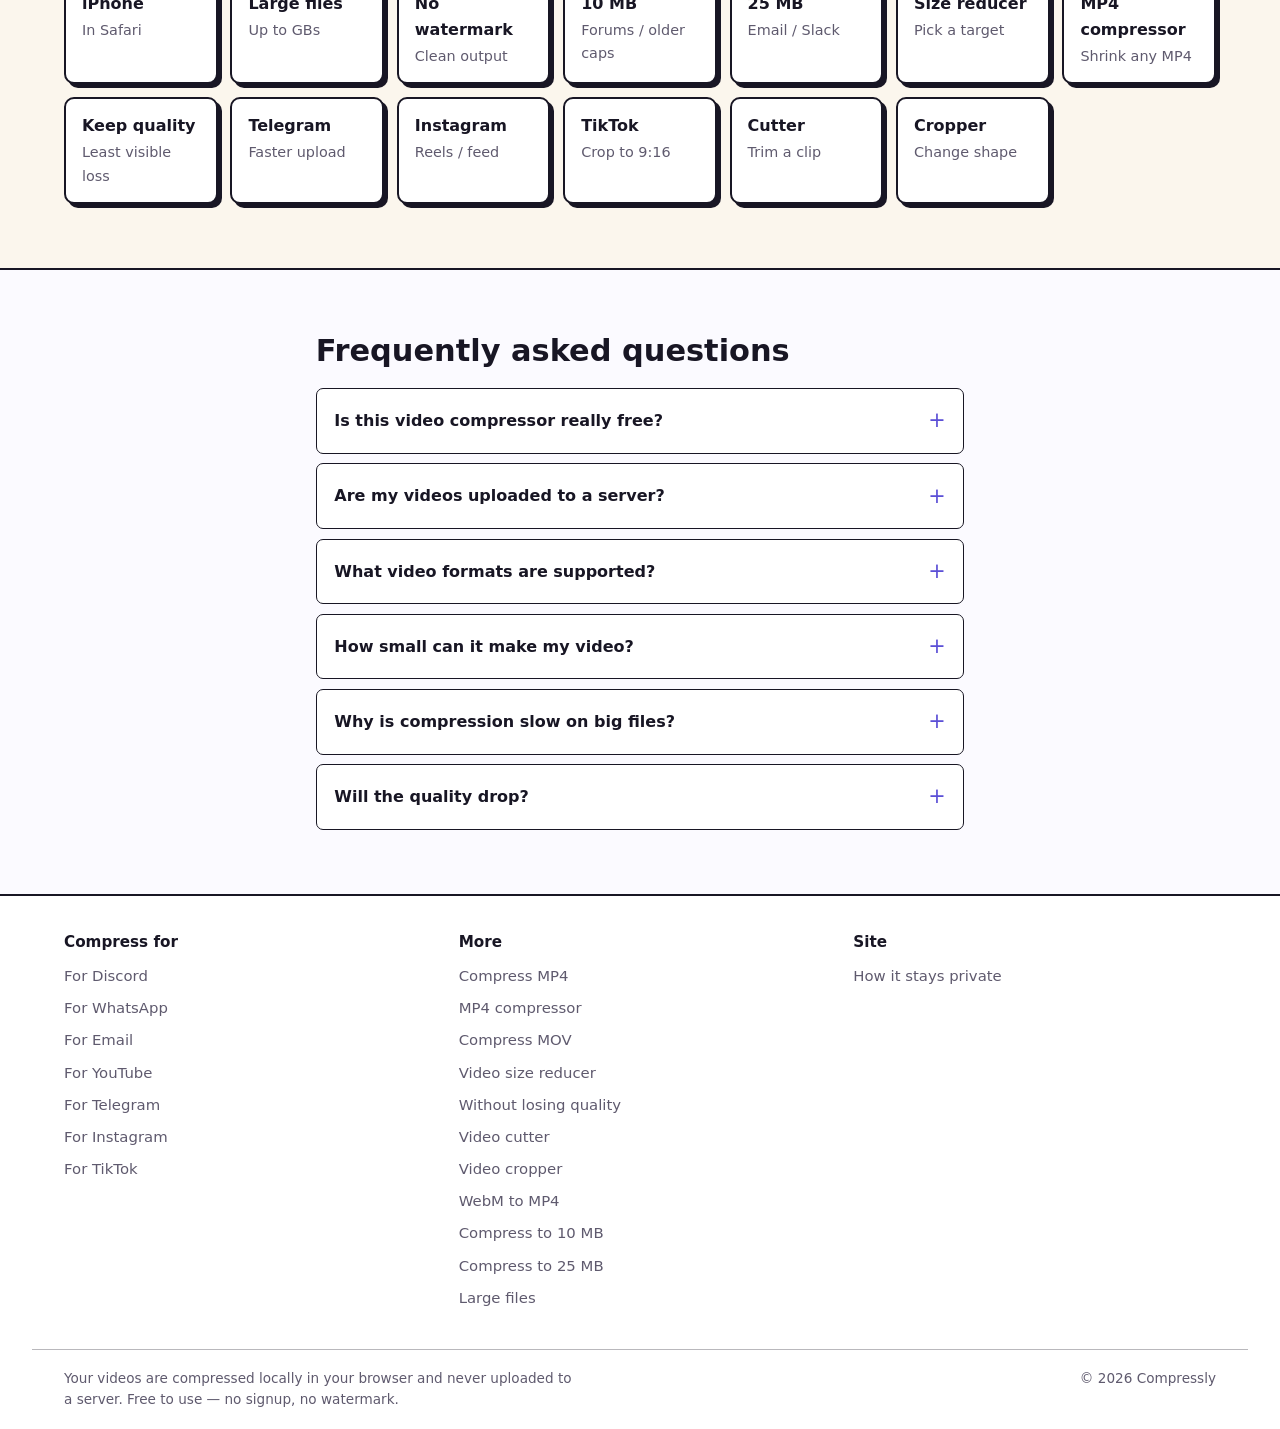
==== commit 0e4ed088: "Mobile responsive header overhaul - Header was 325px tall on small phones (nav stacking vertically) " ====
--- a/site/index.html
+++ b/site/index.html
@@ -32,12 +32,6 @@
         <li><a href="#dest">MP4</a></li>
         <li><a href="#dest">Large files</a></li>
         <li><a href="#why">Privacy</a></li>
-        <li>
-          <button class="theme-toggle" type="button" aria-label="Switch to dark mode" title="Dark mode">
-            <svg class="icon-moon" viewBox="0 0 24 24" fill="none" stroke="currentColor" stroke-width="2" stroke-linecap="round" stroke-linejoin="round" aria-hidden="true"><path d="M21 12.79A9 9 0 1 1 11.21 3 7 7 0 0 0 21 12.79z"></path></svg>
-            <svg class="icon-sun" viewBox="0 0 24 24" fill="none" stroke="currentColor" stroke-width="2" stroke-linecap="round" stroke-linejoin="round" aria-hidden="true"><circle cx="12" cy="12" r="5"></circle><path d="M12 1v2M12 21v2M4.22 4.22l1.42 1.42M18.36 18.36l1.42 1.42M1 12h2M21 12h2M4.22 19.78l1.42-1.42M18.36 5.64l1.42-1.42"></path></svg>
-          </button>
-        </li>
         <li class="lang">
           <details>
             <summary aria-label="Language">
@@ -52,6 +46,10 @@
         </li>
       </ul>
     </nav>
+    <button class="theme-toggle" type="button" aria-label="Switch theme" title="Theme">
+      <svg class="icon-moon" viewBox="0 0 24 24" fill="none" stroke="currentColor" stroke-width="2" stroke-linecap="round" stroke-linejoin="round" aria-hidden="true"><path d="M21 12.79A9 9 0 1 1 11.21 3 7 7 0 0 0 21 12.79z"></path></svg>
+      <svg class="icon-sun" viewBox="0 0 24 24" fill="none" stroke="currentColor" stroke-width="2" stroke-linecap="round" stroke-linejoin="round" aria-hidden="true"><circle cx="12" cy="12" r="5"></circle><path d="M12 1v2M12 21v2M4.22 4.22l1.42 1.42M18.36 18.36l1.42 1.42M1 12h2M21 12h2M4.22 19.78l1.42-1.42M18.36 5.64l1.42-1.42"></path></svg>
+    </button>
   </div>
 </header>
 <main id="main">
--- a/site/_astro/Base.css
+++ b/site/_astro/Base.css
@@ -70,6 +70,7 @@
 /* ---------- BASE ---------- */
 *, *::before, *::after { box-sizing: border-box; }
 html { scroll-behavior: smooth; }
+body { overflow-x: hidden; }
 body {
   margin: 0;
   font-family: var(--font-body);
@@ -121,7 +122,30 @@
 .wordmark .word { font-family: var(--font-display); font-size: 1.05rem; }
 .wordmark .word b { color: var(--accent); }
 
-.site-header nav ul { display: flex; align-items: center; gap: .35rem; list-style: none; margin: 0; padding: 0; flex-wrap: wrap; }
+.site-header nav ul {
+  display: flex; align-items: center; gap: .35rem; list-style: none; margin: 0; padding: 0;
+}
+/* Mobile: single scrollable nav row, fixed height */
+@media (max-width: 860px) {
+  .header-inner { flex-wrap: nowrap; }
+  .wordmark { flex: 0 0 auto; }
+  .site-header nav { min-width: 0; flex: 1 1 auto; }
+  .site-header nav ul {
+    flex-wrap: nowrap;
+    overflow-x: auto;
+    -webkit-overflow-scrolling: touch;
+    scrollbar-width: none;
+    scroll-snap-type: x proximity;
+  }
+  .site-header nav ul::-webkit-scrollbar { display: none; }
+  .site-header nav li { flex: 0 0 auto; scroll-snap-align: start; }
+  .site-header nav a, .lang summary {
+    white-space: nowrap;
+    padding: .3rem .6rem;
+    font-size: .85rem;
+  }
+  .lang-menu { max-width: 60vw; }
+}
 .site-header nav a {
   display: inline-block; padding: .38rem .7rem;
   color: var(--fg); font-weight: 600; font-size: .92rem;
